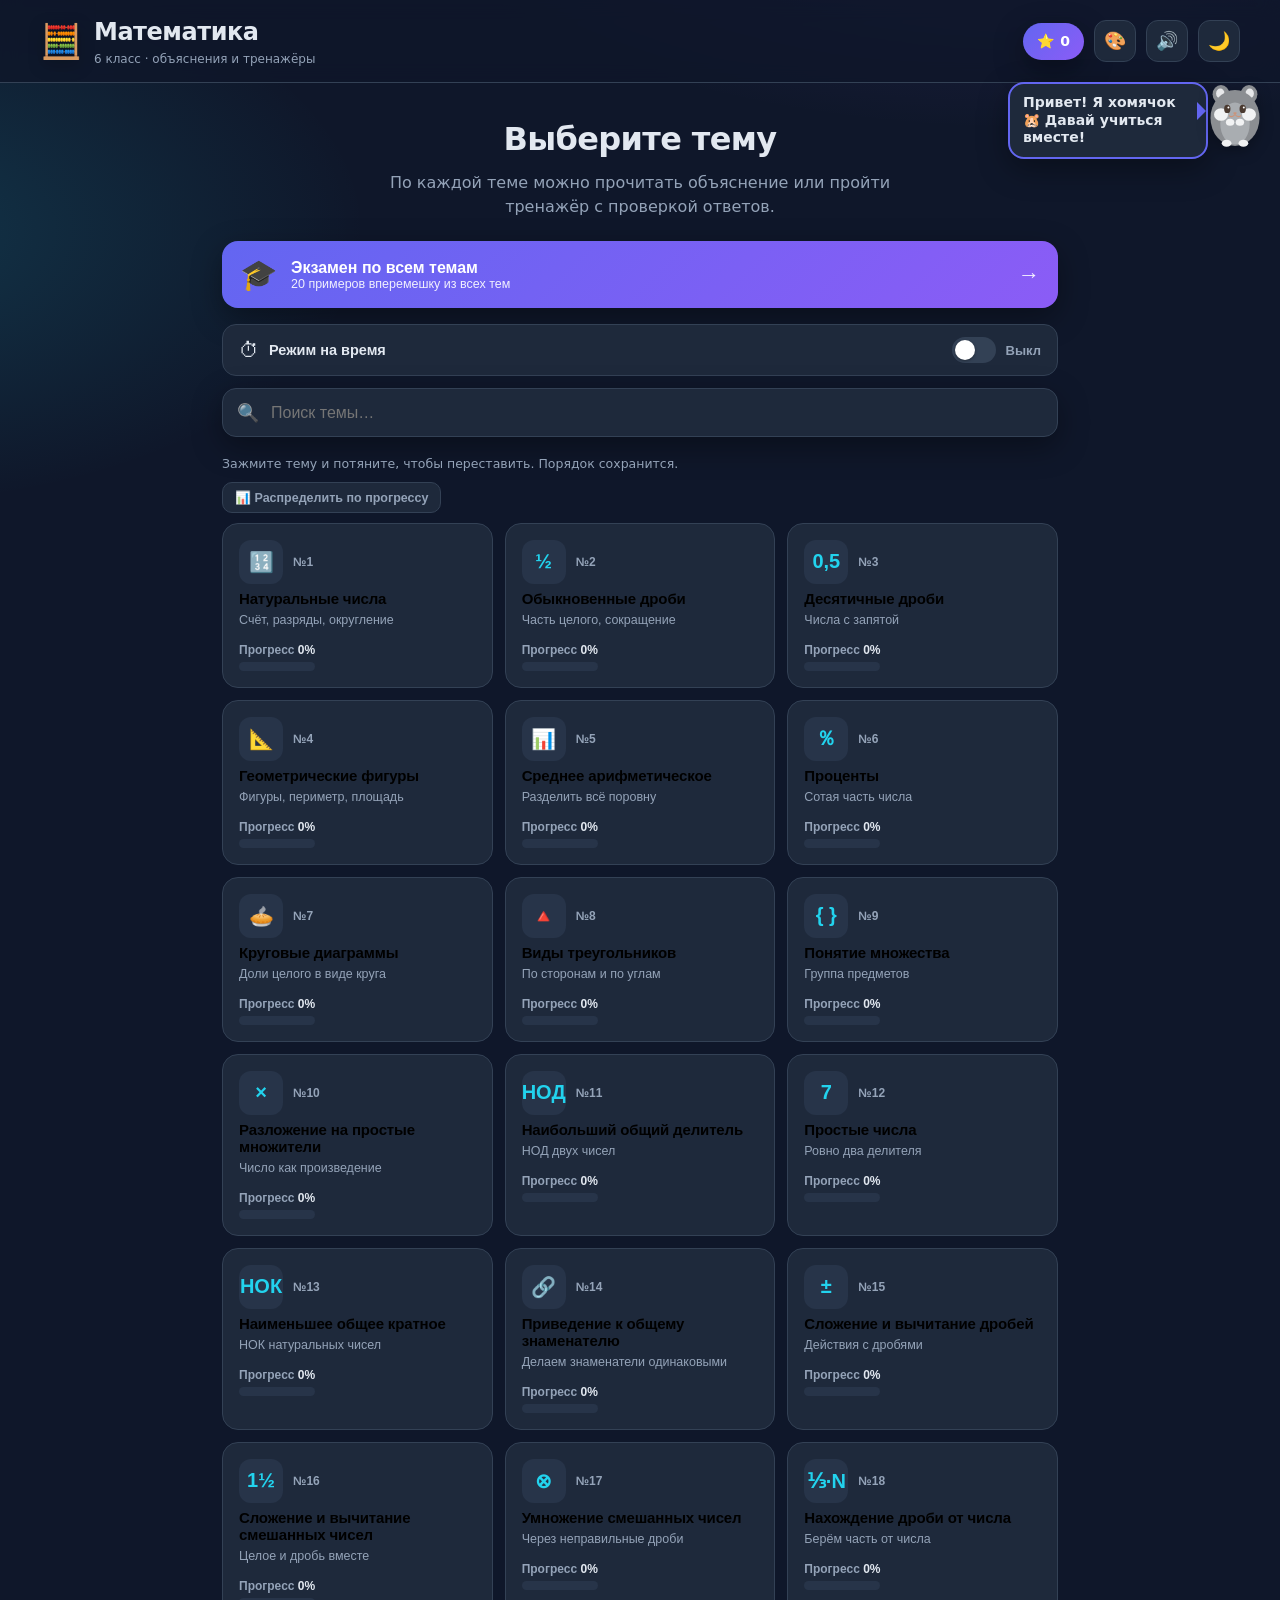
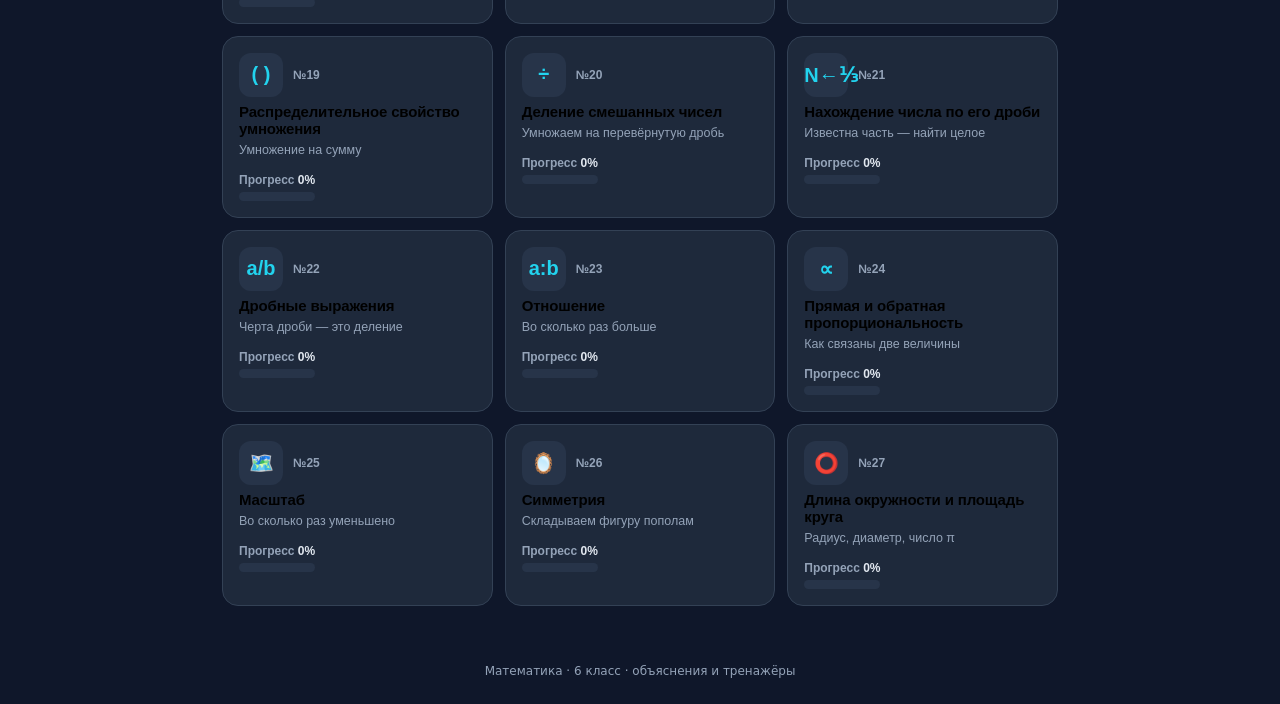
==== math/index.html @ c62896a4 "Move the math app into its own /math/ subfolder Isolate the math trainer like geography: its files l" ====
<!DOCTYPE html>
<html lang="ru">
<head>
  <meta charset="UTF-8" />
  <meta name="viewport" content="width=device-width, initial-scale=1.0" />
  <title>Математика · 6 класс</title>
  <meta name="description" content="Программа по математике для 6 класса: объяснение тем и тренажёры." />
  <link rel="icon" href="data:image/svg+xml,<svg xmlns='http://www.w3.org/2000/svg' viewBox='0 0 100 100'><text y='.9em' font-size='90'>🧮</text></svg>" />
  <script>
    // Подключаем стили со свежей версией, чтобы после обновлений не оставался
    // старый кэшированный math.css. На file:// query не добавляем.
    (function () {
      var online = location.protocol === "http:" || location.protocol === "https:";
      var href = "math.css" + (online ? "?v=" + Date.now() : "");
      document.write('<link rel="stylesheet" href="' + href + '">');
    })();
  </script>
</head>
<body>
  <header class="topbar">
    <div class="brand">
      <span class="brand-ico">🧮</span>
      <div>
        <h1>Математика</h1>
        <p class="brand-sub">6 класс · объяснения и тренажёры</p>
      </div>
    </div>
    <div class="topbar-right">
      <div class="score-box" id="scoreBox" title="Всего верных ответов">
        <span>⭐</span><span id="totalScore">0</span>
      </div>
      <div class="palette-wrap">
        <button class="ghost-btn" id="paletteBtn" title="Цвет оформления" aria-label="Цвет оформления">🎨</button>
        <div class="palette-pop" id="palettePop" hidden>
          <div class="pp-title">Цвет оформления</div>
          <div class="pp-grid" id="ppGrid"><!-- образцы из JS --></div>
        </div>
      </div>
      <button class="ghost-btn" id="soundBtn" title="Звук вкл/выкл" aria-label="Звук">🔊</button>
      <button class="ghost-btn" id="themeBtn" title="Сменить тему">🌙</button>
    </div>
  </header>

  <main id="app">
    <!-- ЭКРАН: ГЛАВНАЯ (список тем) -->
    <section class="screen active" id="screen-home">
      <div class="hero">
        <h2>Выберите тему</h2>
        <p class="hero-sub">По каждой теме можно прочитать объяснение или пройти тренажёр с проверкой ответов.</p>
      </div>

      <button class="exam-btn" id="examBtn">
        <span class="exam-ico">🎓</span>
        <span class="exam-txt">
          <strong>Экзамен по всем темам</strong>
          <small>20 примеров вперемешку из всех тем</small>
        </span>
        <span class="exam-go">→</span>
      </button>

      <button class="time-toggle" id="timeToggle" aria-pressed="false" title="Отвечать на время">
        <span class="tt-ico">⏱</span>
        <span class="tt-label">Режим на время</span>
        <span class="tt-switch"><span class="tt-knob"></span></span>
        <span class="tt-state" id="timeState">Выкл</span>
      </button>
      <div class="time-opts" id="timeOpts" hidden>
        <span class="to-label">Секунд на пример:</span>
        <div class="to-chips" id="toChips">
          <button class="to-chip" data-sec="3">3 с</button>
          <button class="to-chip" data-sec="5">5 с</button>
          <button class="to-chip" data-sec="10">10 с</button>
          <button class="to-chip" data-sec="15">15 с</button>
          <button class="to-chip" data-sec="20">20 с</button>
          <button class="to-chip" data-sec="30">30 с</button>
        </div>
      </div>

      <div class="topic-search">
        <span class="ts-ico">🔍</span>
        <input type="search" id="topicSearch" placeholder="Поиск темы…" autocomplete="off" aria-label="Поиск темы" />
      </div>

      <div class="drag-row">
        <p class="drag-hint">Зажмите тему и потяните, чтобы переставить. Порядок сохранится.</p>
        <div class="order-btns">
          <button class="reset-order-btn" id="sortProgressBtn">📊 Распределить по прогрессу</button>
          <button class="reset-order-btn" id="resetOrderBtn" hidden>↩ Сбросить порядок</button>
        </div>
      </div>
      <div class="topic-grid" id="topicGrid"><!-- заполняется из JS --></div>
      <p class="topic-empty" id="topicEmpty" hidden>Ничего не найдено 🙁 Попробуйте другое слово.</p>
    </section>

    <!-- ЭКРАН: ВЫБОР РЕЖИМА (объяснение / тренажёр) -->
    <section class="screen" id="screen-mode">
      <div class="mode-head">
        <button class="back-btn" data-nav="home">← Все темы</button>
      </div>
      <div class="mode-card">
        <div class="mode-ico" id="modeIco">🔢</div>
        <h2 id="modeTitle">Тема</h2>
        <p class="mode-desc" id="modeDesc"></p>
        <div class="mode-actions">
          <button class="mode-btn learn" id="goTheory">
            <span class="mb-ico">📖</span>
            <strong>Объяснение темы</strong>
            <small>Разбор правил с примерами</small>
          </button>
          <button class="mode-btn train" id="goTrainer">
            <span class="mb-ico">🎯</span>
            <strong>Тренажёр</strong>
            <small>Задачи с проверкой ответа</small>
          </button>
        </div>
      </div>
    </section>

    <!-- ЭКРАН: ОБЪЯСНЕНИЕ ТЕМЫ -->
    <section class="screen" id="screen-theory">
      <div class="theory-head">
        <button class="back-btn" id="theoryBack">← Назад</button>
        <h2 id="theoryTitle">Объяснение</h2>
      </div>
      <div class="theory-body" id="theoryBody"></div>
      <div class="theory-foot">
        <button class="primary-btn" id="theoryToTrainer">Перейти к тренажёру 🎯</button>
      </div>
    </section>

    <!-- ЭКРАН: ТРЕНАЖЁР -->
    <section class="screen" id="screen-quiz">
      <div class="quiz-head">
        <button class="back-btn" id="quizQuit">← Выйти</button>
        <div class="quiz-progress">
          <div class="qbar"><div class="qbar-fill" id="qbarFill"></div></div>
          <span class="qcount" id="qCount">1 / 6</span>
        </div>
        <div class="quiz-timer" id="quizTimer" hidden>⏱ <span id="timerNum">20</span></div>
        <div class="quiz-score">⭐ <span id="quizScore">0</span></div>
      </div>

      <div class="quiz-card" id="quizCard">
        <div class="q-topic" id="qTopic">Тема</div>
        <h2 class="q-text" id="qText">Вопрос…</h2>
        <div class="q-options" id="qOptions"></div>
        <div class="q-explain" id="qExplain" hidden></div>
      </div>

      <div class="quiz-foot">
        <button class="primary-btn" id="nextBtn" disabled>Дальше →</button>
      </div>
    </section>

    <!-- ЭКРАН: РЕЗУЛЬТАТ -->
    <section class="screen" id="screen-result">
      <div class="result-card">
        <div class="result-badge" id="resultBadge">🏆</div>
        <h2 id="resultTitle">Отлично!</h2>
        <p class="result-score"><span id="resultScore">0</span> / <span id="resultTotal">0</span></p>
        <div class="result-ring">
          <svg viewBox="0 0 120 120" width="140" height="140">
            <circle class="ring-bg" cx="60" cy="60" r="52"></circle>
            <circle class="ring-fg" id="ring" cx="60" cy="60" r="52"></circle>
          </svg>
          <span class="ring-pct" id="ringPct">0%</span>
        </div>
        <p class="result-msg" id="resultMsg"></p>
        <div class="result-actions">
          <button class="primary-btn" id="retryBtn">Пройти ещё раз</button>
          <button class="ghost-btn big" id="resultToTheory">Читать объяснение 📖</button>
          <button class="ghost-btn big" data-nav="home">К темам</button>
        </div>
      </div>
    </section>
  </main>

  <footer class="footer">
    <span>Математика · 6 класс · объяснения и тренажёры</span>
  </footer>

  <!-- Помощник-хомячок -->
  <div class="mascot" id="mascot" title="Твой помощник — хомячок">
    <div class="mascot-bubble" id="mascotBubble" hidden></div>
    <div class="mascot-pet" id="mascotPet"><!-- рисунок из JS --></div>
  </div>

  <script>
    (function () {
      var online = location.protocol === "http:" || location.protocol === "https:";
      var q = online ? "?v=" + Date.now() : "";
      ["math-data.js", "math-pics.js", "math-app.js"].forEach(function (src) {
        document.write('<script src="' + src + q + '"><\/script>');
      });
    })();
  </script>
</body>
</html>
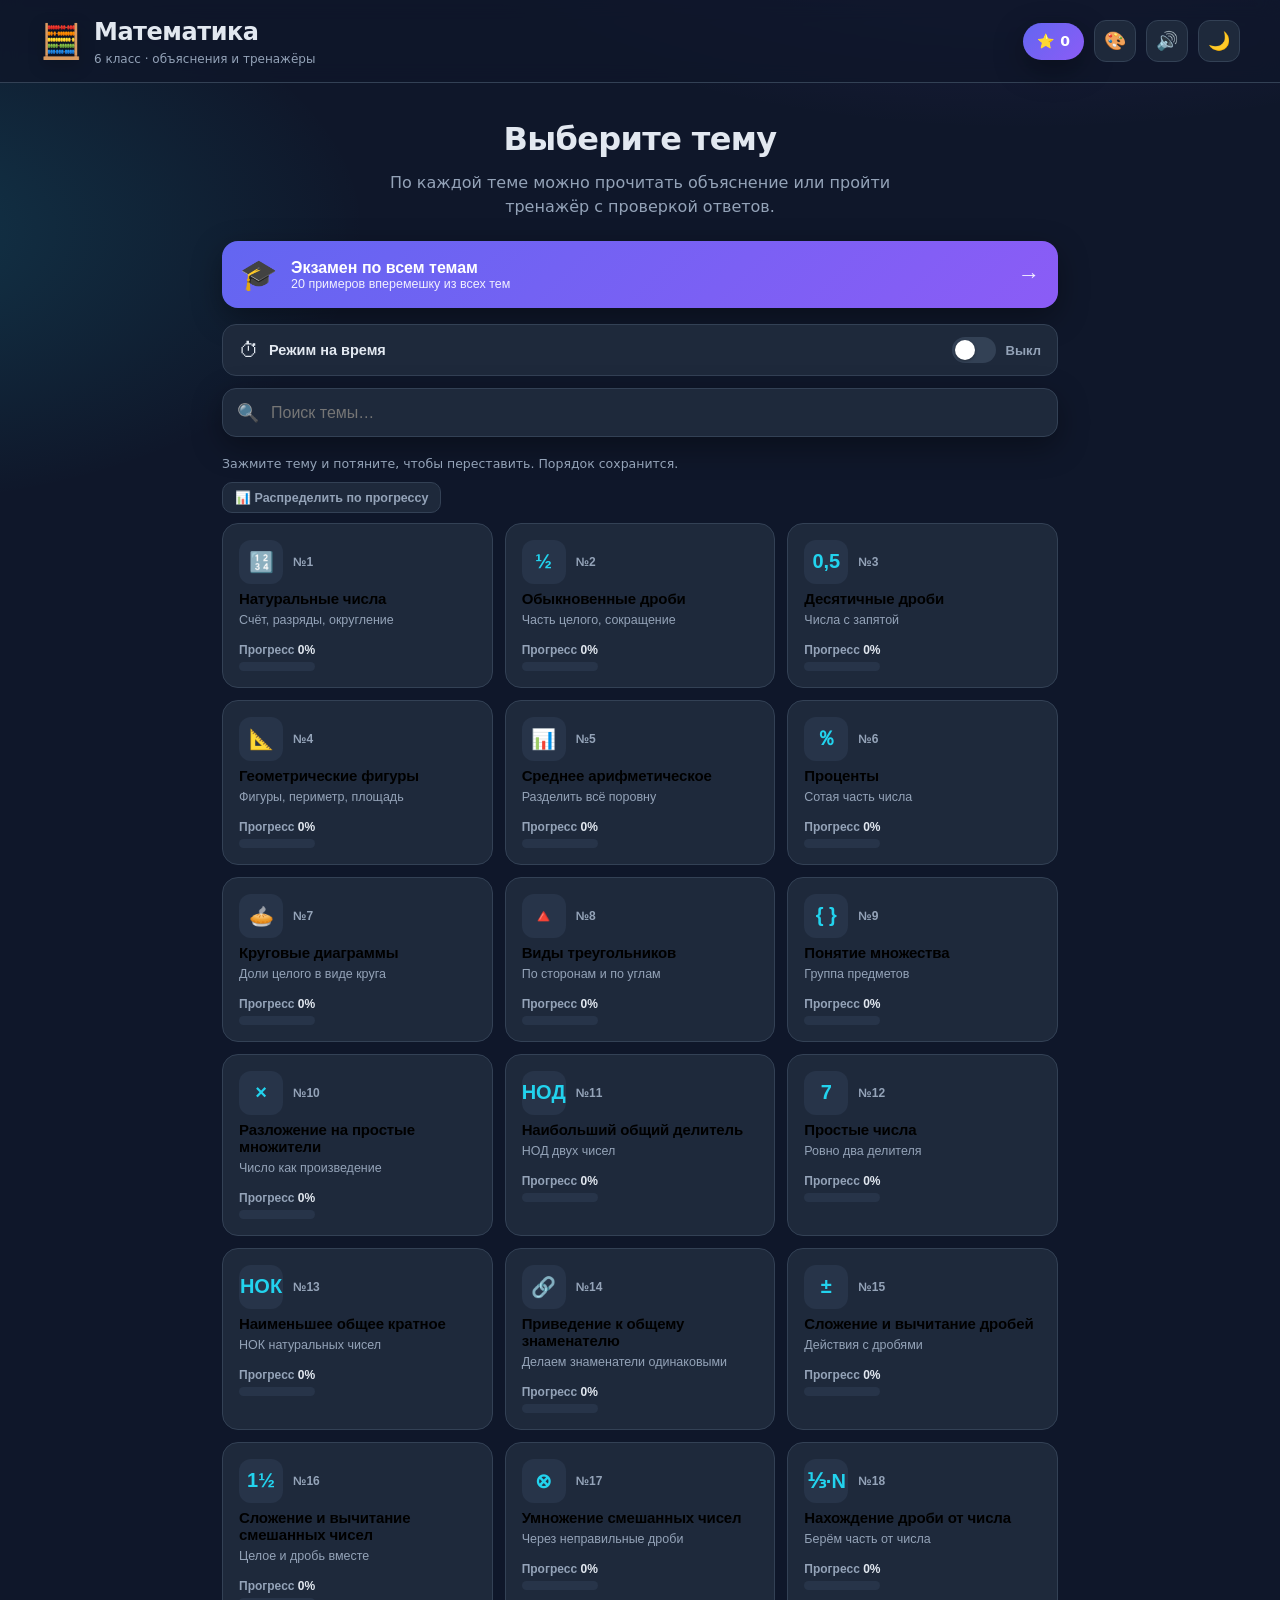
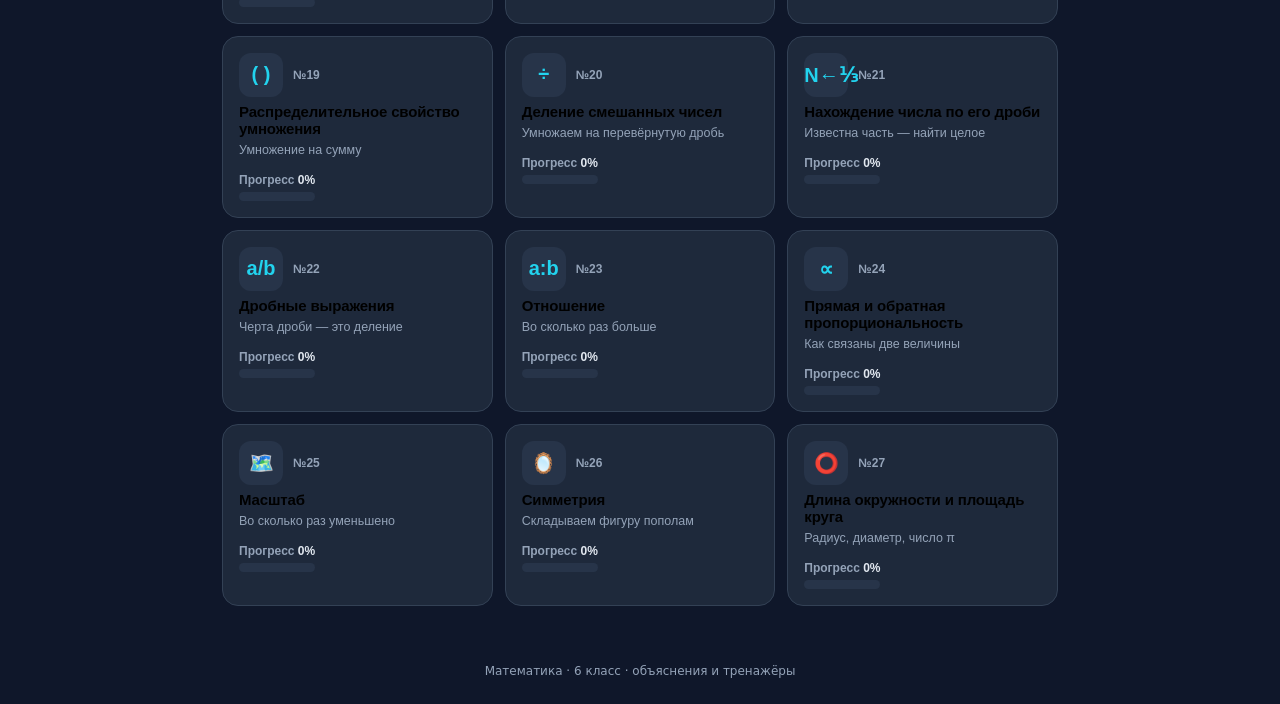
==== commit f172ff78: "Временно убран помощник-хомячок Хомячок скрыт с экрана (разметка удалена из math/index.html, initMas" ====
--- a/math/index.html
+++ b/math/index.html
@@ -179,12 +179,6 @@
     <span>Математика · 6 класс · объяснения и тренажёры</span>
   </footer>
 
-  <!-- Помощник-хомячок -->
-  <div class="mascot" id="mascot" title="Твой помощник — хомячок">
-    <div class="mascot-bubble" id="mascotBubble" hidden></div>
-    <div class="mascot-pet" id="mascotPet"><!-- рисунок из JS --></div>
-  </div>
-
   <script>
     (function () {
       var online = location.protocol === "http:" || location.protocol === "https:";
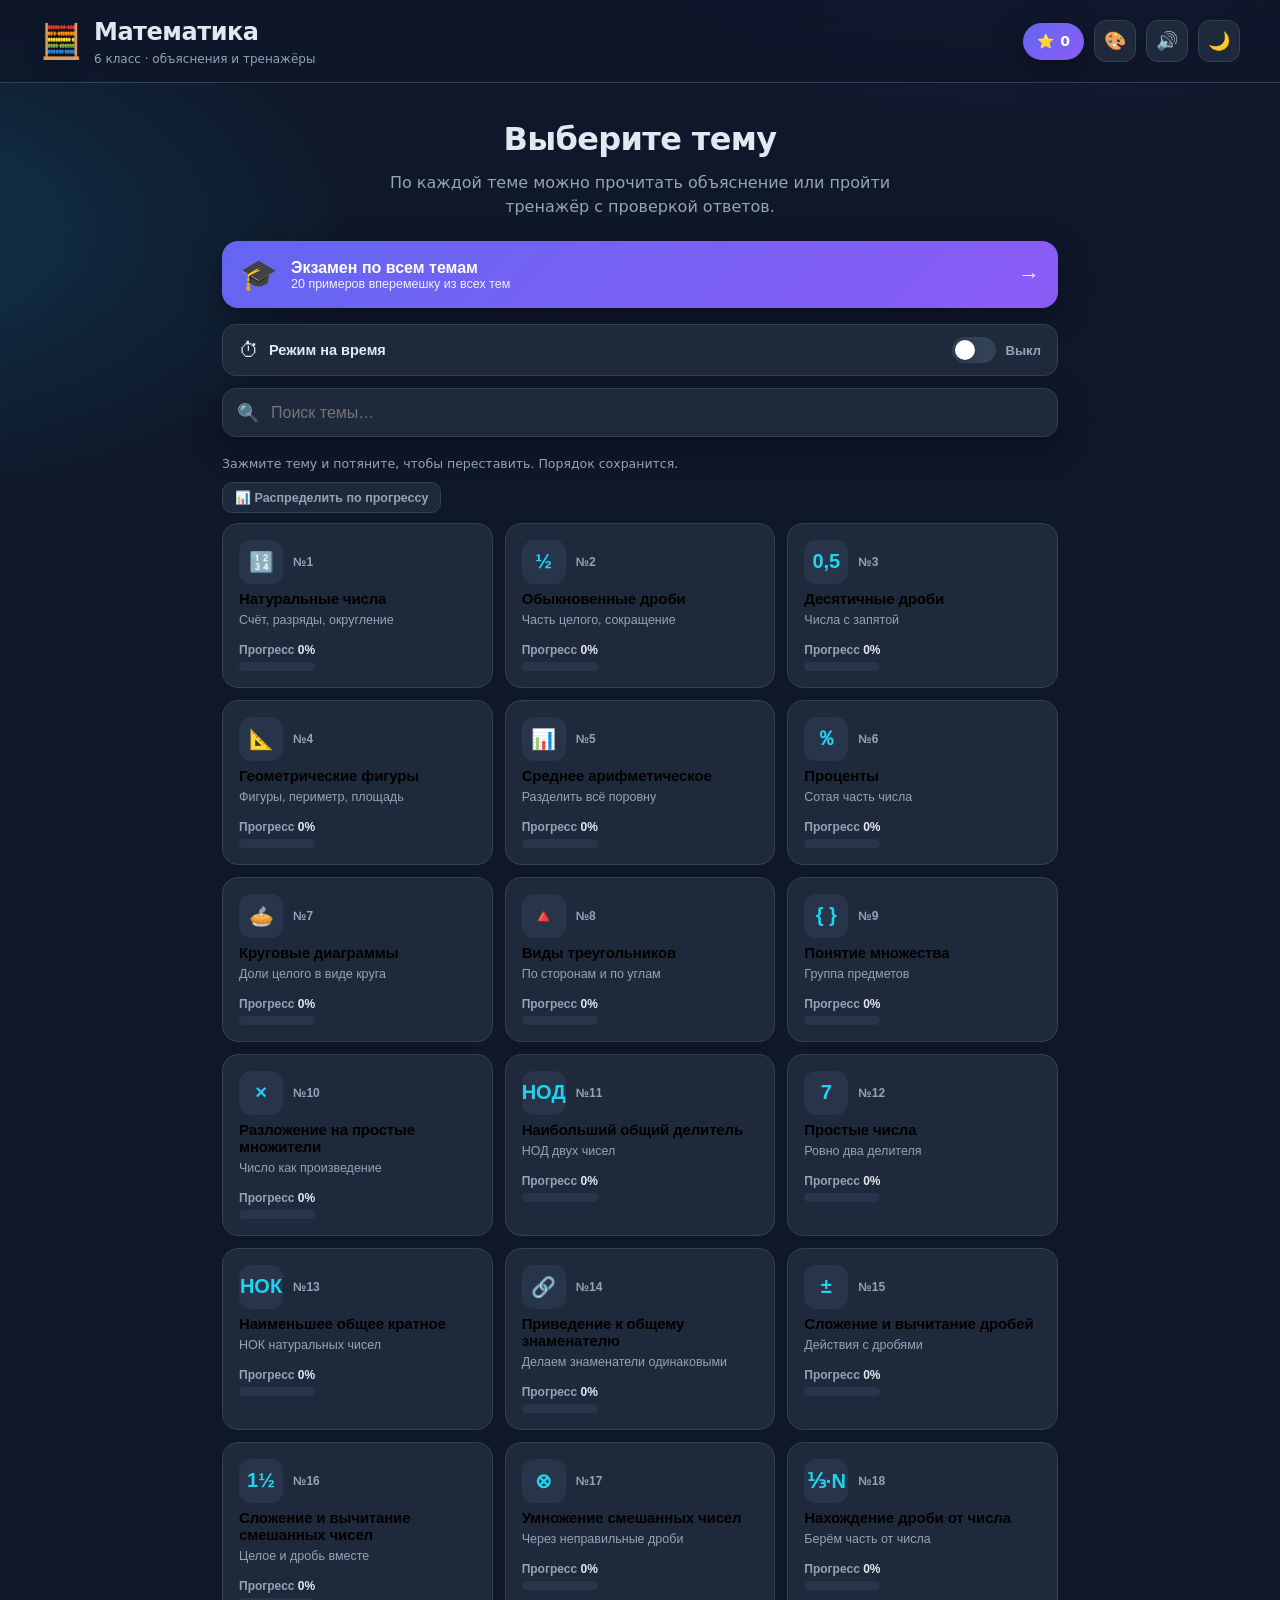
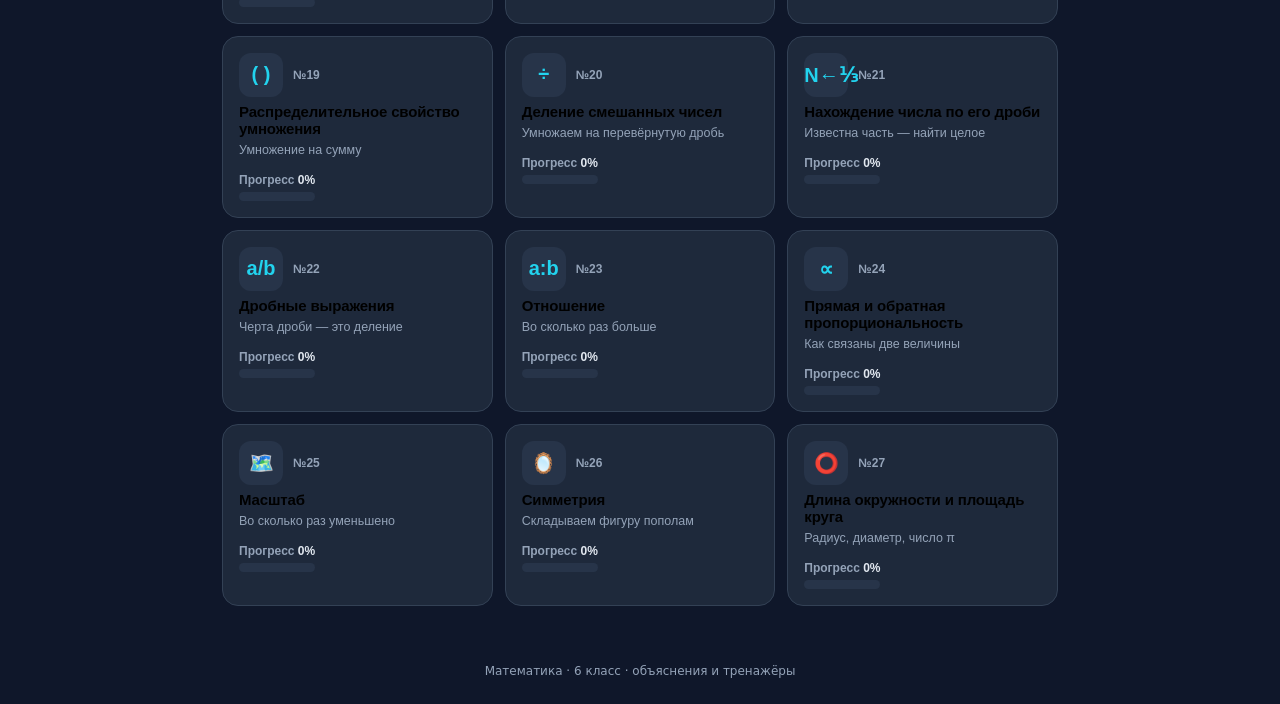
==== commit 5fb69c10: "Иконка приложения: тёмно-зелёная Перерисована иконка в тёмно-зелёном градиенте (знаки + − × ÷), them" ====
--- a/math/index.html
+++ b/math/index.html
@@ -5,7 +5,22 @@
   <meta name="viewport" content="width=device-width, initial-scale=1.0" />
   <title>Математика · 6 класс</title>
   <meta name="description" content="Программа по математике для 6 класса: объяснение тем и тренажёры." />
+  <link rel="manifest" href="manifest.webmanifest" />
+  <meta name="theme-color" content="#166534" />
+  <meta name="apple-mobile-web-app-capable" content="yes" />
+  <meta name="apple-mobile-web-app-status-bar-style" content="black-translucent" />
+  <meta name="apple-mobile-web-app-title" content="Математика" />
+  <link rel="apple-touch-icon" href="math-apple-touch-icon.png" />
+  <link rel="icon" type="image/png" sizes="192x192" href="icon-math-192.png" />
   <link rel="icon" href="data:image/svg+xml,<svg xmlns='http://www.w3.org/2000/svg' viewBox='0 0 100 100'><text y='.9em' font-size='90'>🧮</text></svg>" />
+  <script>
+    // Регистрируем service worker — чтобы приложение можно было установить и открывать без интернета.
+    if ("serviceWorker" in navigator && location.protocol.indexOf("http") === 0) {
+      window.addEventListener("load", function () {
+        navigator.serviceWorker.register("math-sw.js").catch(function () {});
+      });
+    }
+  </script>
   <script>
     // Подключаем стили со свежей версией, чтобы после обновлений не оставался
     // старый кэшированный math.css. На file:// query не добавляем.
@@ -49,6 +64,8 @@
         <p class="hero-sub">По каждой теме можно прочитать объяснение или пройти тренажёр с проверкой ответов.</p>
       </div>
 
+      <button class="install-btn" id="installBtn" hidden>📲 Установить как приложение</button>
+
       <button class="exam-btn" id="examBtn">
         <span class="exam-ico">🎓</span>
         <span class="exam-txt">
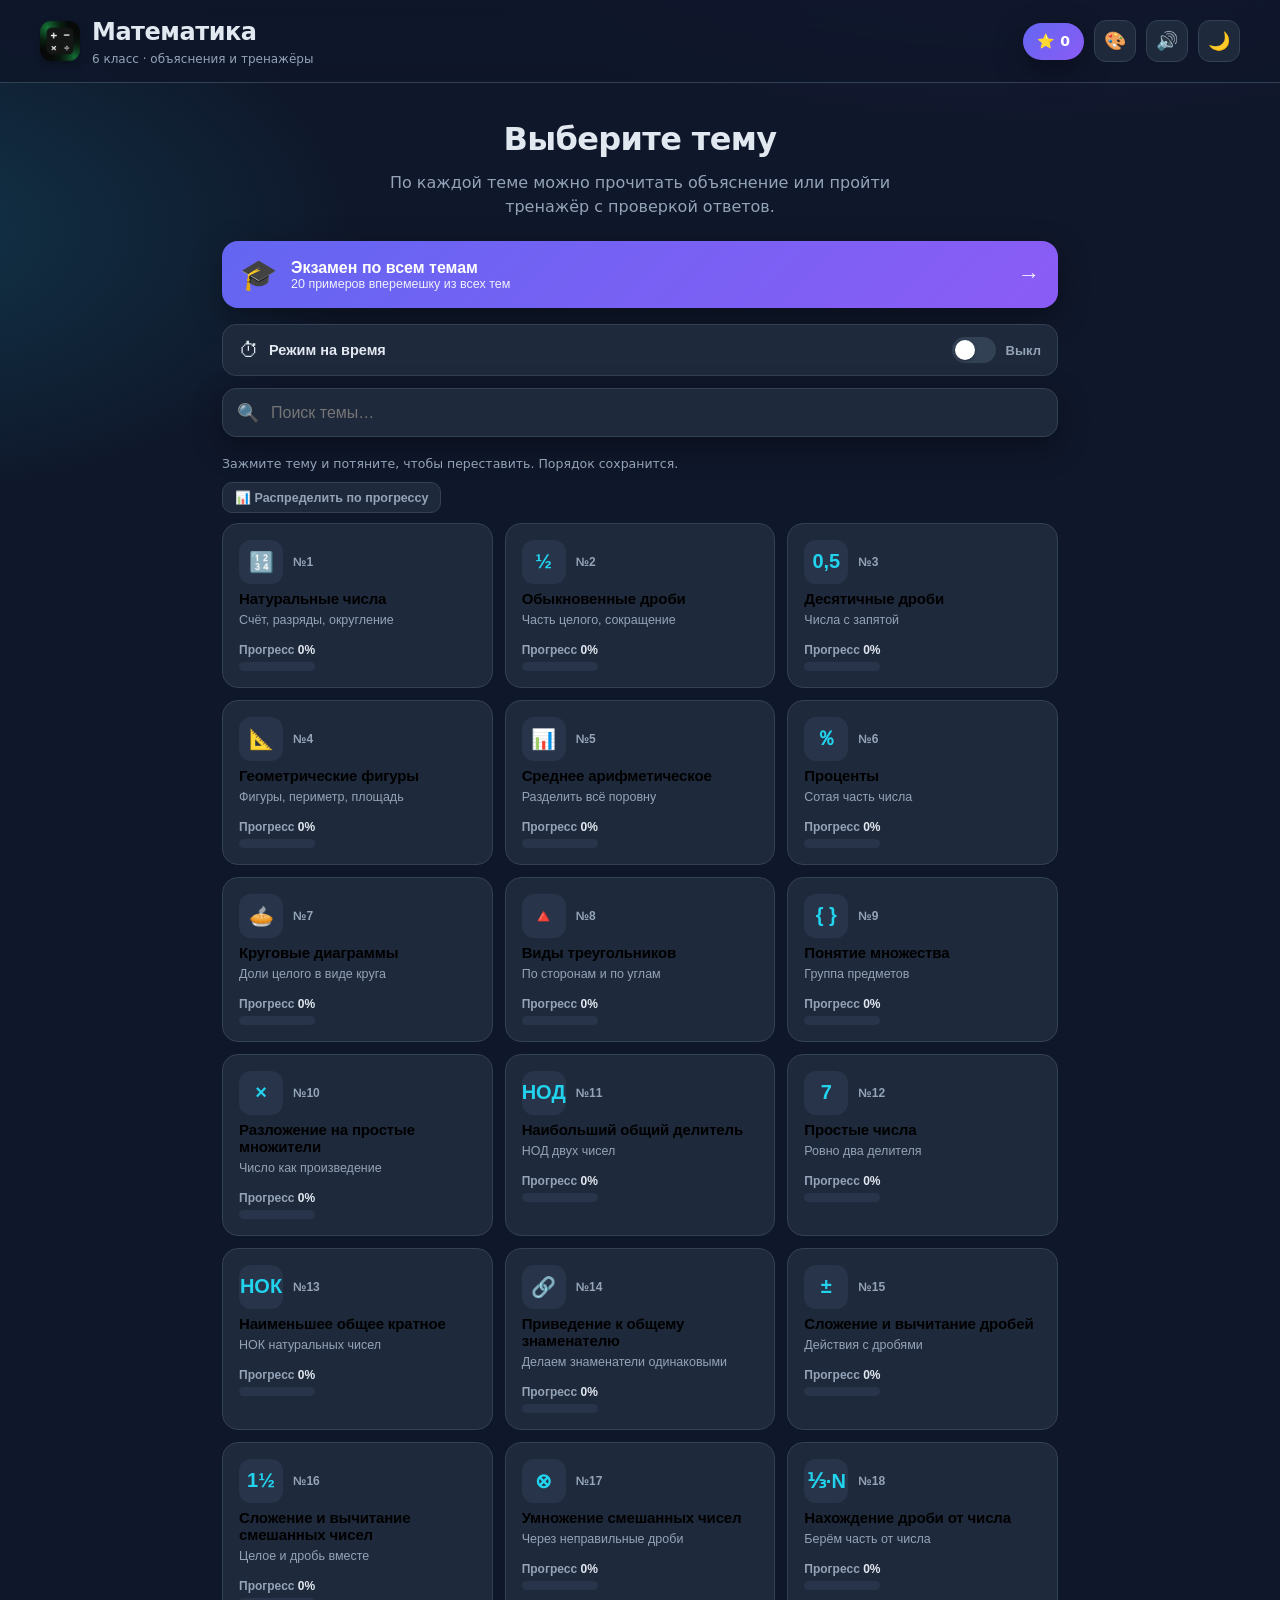
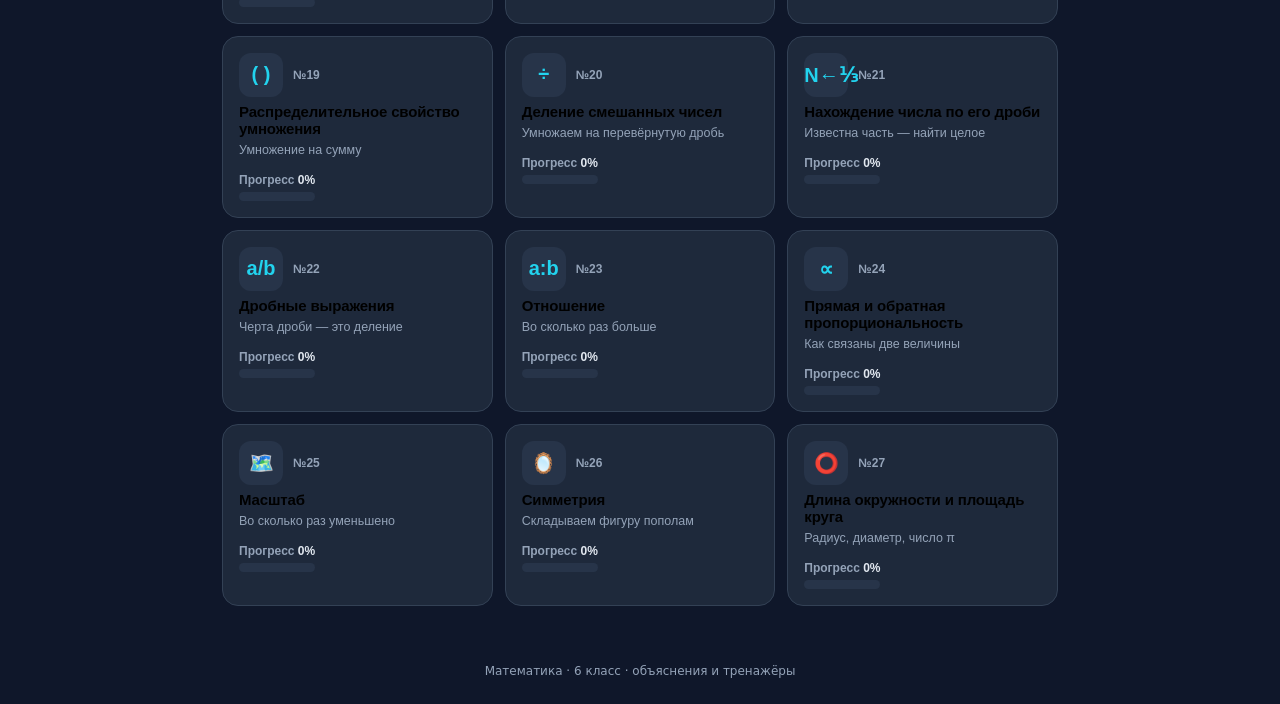
==== commit 689ebe02: "В шапке приложения — новая иконка вместо эмодзи-счётов Логотип в шапке заменён на иконку приложения " ====
--- a/math/index.html
+++ b/math/index.html
@@ -6,7 +6,7 @@
   <title>Математика · 6 класс</title>
   <meta name="description" content="Программа по математике для 6 класса: объяснение тем и тренажёры." />
   <link rel="manifest" href="manifest.webmanifest" />
-  <meta name="theme-color" content="#166534" />
+  <meta name="theme-color" content="#080a09" />
   <meta name="apple-mobile-web-app-capable" content="yes" />
   <meta name="apple-mobile-web-app-status-bar-style" content="black-translucent" />
   <meta name="apple-mobile-web-app-title" content="Математика" />
@@ -34,7 +34,7 @@
 <body>
   <header class="topbar">
     <div class="brand">
-      <span class="brand-ico">🧮</span>
+      <img class="brand-ico" src="icon-math-192.png" alt="Иконка «Математика»" width="40" height="40" />
       <div>
         <h1>Математика</h1>
         <p class="brand-sub">6 класс · объяснения и тренажёры</p>
